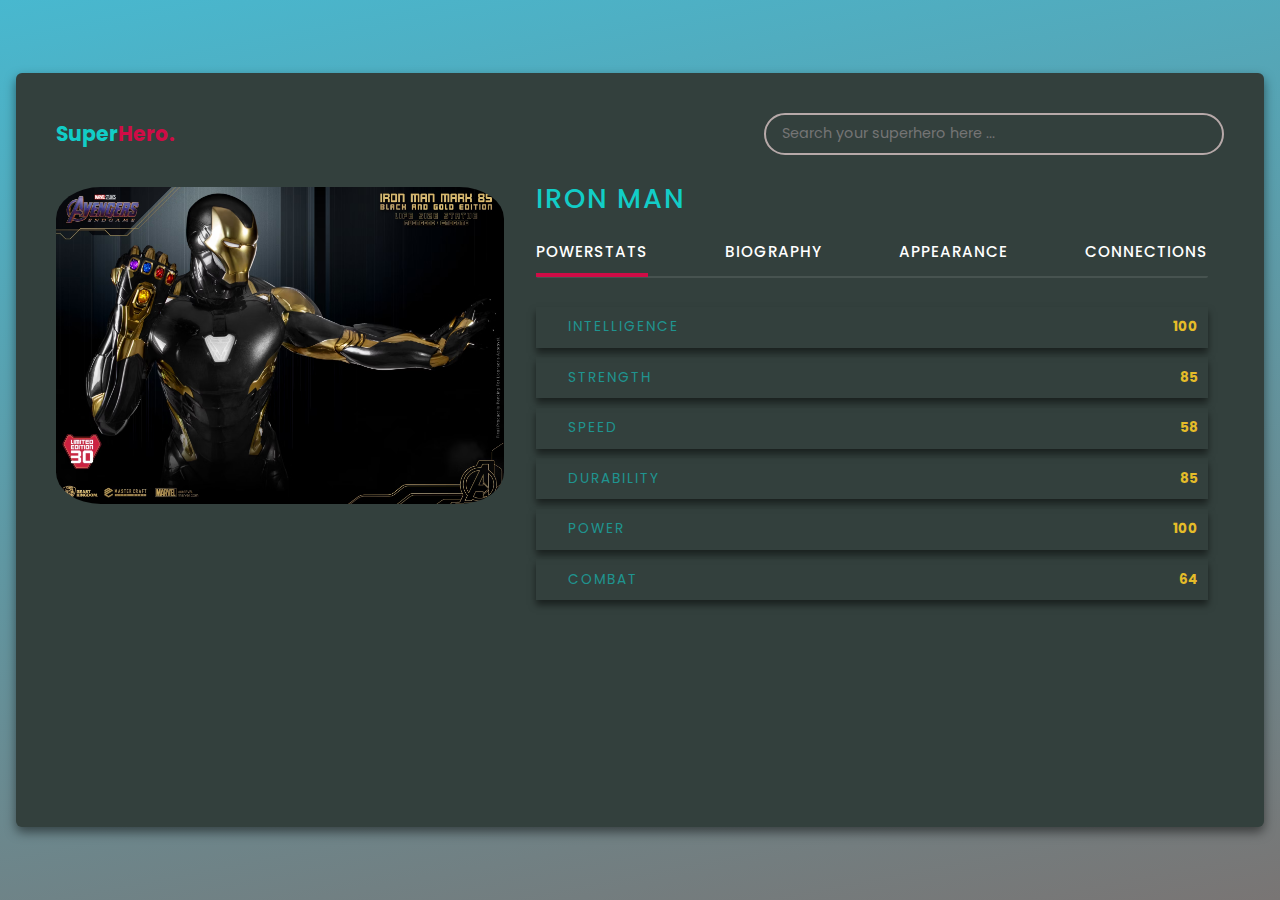
==== index.html @ 9eccd7a2 "Add files via upload" ====
<!DOCTYPE html>
<html lang="en">
<head>
    <meta charset="UTF-8">
    <meta http-equiv="X-UA-Compatible" content="IE=edge">
    <meta name="viewport" content="width=device-width, initial-scale=1.0">
    <title>Find Your SuperHero</title>
    <link rel = "stylesheet" href = "hunter.css">
    <link rel="stylesheet" href="https://cdnjs.cloudflare.com/ajax/libs/font-awesome/6.1.1/css/all.min.css" integrity="sha512-KfkfwYDsLkIlwQp6LFnl8zNdLGxu9YAA1QvwINks4PhcElQSvqcyVLLD9aMhXd13uQjoXtEKNosOWaZqXgel0g==" crossorigin="anonymous" referrerpolicy="no-referrer" />
</head>
<body>
    
    <div class = "main-wrapper">
        <div class = "app">
            <!-- app header -->
            <div class = "app-header">
                <h2 class = "app-header-title">Super<span>Hero.</span></h2>
                <form class = "app-header-search">
                    <input type = "text" class = "form-control" placeholder="Search your superhero here ..." name = "search">
                    <button type = "submit" class = "search-btn">
                        <i class = "fas fa-search"></i>
                    </button>
                    <div class = "search-list" id = "search-list">
                        <!-- <div class = "search-list-item">
                            <img src = "images/thumbnail-batman.jpg" alt = "">
                            <p>Batman</p>
                        </div> -->
                    </div>
                </form>
            </div>
            <!-- end of app header -->

            <div class = "app-body">
                <div class = "app-body-content">
                    <!-- app body thumbnail -->
                    <div class = "app-body-content-thumbnail">
                        <img src = "iron.jpg">
                    </div>
                    <!-- end of app body thumbnail -->
                    
                    <div class = "app-body-content-list">
                        <div class = "name">Iron Man</div>

                        <!-- tabs head -->
                        <div class = "app-body-tabs-head">
                            <button type = "button" class = "tab-head-single" data-id = "1">
                                <span>powerstats</span>
                            </button>
                            <button type = "button" class = "tab-head-single" data-id = "2">
                                <span>biography</span>
                            </button>
                            <button type = "button" class = "tab-head-single" data-id = "3">
                                <span>appearance</span>
                            </button>
                            <button type = "button" class = "tab-head-single" data-id = "4">
                                <span>connections</span>
                            </button>
                        </div>
                        <!-- end of tabs head -->

                        <!-- tabs body -->
                        <div class = "app-body-tabs-body">
                            <!-- powerstats tab -->
                            <ul class = "tab-body-single powerstats">
                                <li>
                                    <div>
                                        <i class = "fa-solid fa-shield-halved"></i>
                                        <span>intelligence</span>
                                    </div>
                                    <span>100</span>
                                </li>
                                <li>
                                    <div>
                                        <i class = "fa-solid fa-shield-halved"></i>
                                        <span>strength</span>
                                    </div>
                                    <span>85</span>
                                </li>
                                <li>
                                    <div>
                                        <i class = "fa-solid fa-shield-halved"></i>
                                        <span>speed</span>
                                    </div>
                                    <span>58</span>
                                </li>
                                <li>
                                    <div>
                                        <i class = "fa-solid fa-shield-halved"></i>
                                        <span>durability</span>
                                    </div>
                                    <span>85</span>
                                </li>
                                <li>
                                    <div>
                                        <i class = "fa-solid fa-shield-halved"></i>
                                        <span>power</span>
                                    </div>
                                    <span>100</span>
                                </li>
                                <li>
                                    <div>
                                        <i class = "fa-solid fa-shield-halved"></i>
                                        <span>combat</span>
                                    </div>
                                    <span>64</span>
                                </li>
                            </ul>
                            <!-- end of powerstats tab -->

                            <!-- biography tab -->
                            <ul class = "tab-body-single biography">
                                <li>
                                    <span>full name</span>
                                    <span>Robert Downey Jr.</span>
                                </li>
                                <li>
                                    <span>alert-egos</span>
                                    <span>no alter egos found.</span>
                                </li>
                                <li>
                                    <span>aliases</span>
                                    <span>Iron Knight,Hogan Potts,Spare Parts Man,Cobalt Man II,Crimson Dynamo,Ironman</span>
                                </li>
                                <li>
                                    <span>place-of-birth</span>
                                    <span>Long Island, New York</span>
                                </li>
                                <li>
                                    <span>first-apperance</span>
                                    <span>First-Apperance Tales Of Suspence #39 (March, 1963)</span>
                                </li>
                                <li>
                                    <span>publisher</span>
                                    <span>Publisher Marvel Comics</span>
                                </li>
                            </ul>
                            <!-- end of biography tab -->

                            <!-- appearance -->
                            <ul class = "tab-body-single appearance">
                                <li>
                                    <span>
                                        <i class = "fas fa-star"></i> gender
                                    </span>
                                    <span>Male</span>
                                </li>
                                <li>
                                    <span>
                                        <i class = "fas fa-star"></i> race
                                    </span>
                                    <span>human</span>
                                </li>
                                <li>
                                    <span>
                                        <i class = "fas fa-star"></i> height
                                    </span>
                                    <span>6'6''</span>
                                </li>
                                <li>
                                    <span>
                                        <i class = "fas fa-star"></i> weight
                                    </span>
                                    <span>425 lb</span>
                                </li>
                                <li>
                                    <span>
                                        <i class = "fas fa-star"></i> eye-color
                                    </span>
                                    <span>blue</span>
                                </li>
                                <li>
                                    <span>
                                        <i class = "fas fa-star"></i> hair-color
                                    </span>
                                    <span>black</span>
                                </li>
                            </ul>
                            <!-- end of appearance -->

                            <!-- connections -->
                            <ul class = "tab-body-single connections">
                                <li>
                                    <span>group--affiliation</span>
                                    <span>Avengers, Illuminati, Stark Resilient; formerly S.H.I.E.L.D., leader of Stark Enterprises, the Pro-Registration Superhero Unit, New Avengers, Mighty Avengers, Hellfire Club, Force Works, Avengers West Coast, United States Department of Defense.
                                        RELATIVES</span>
                                </li>
                                <li>
                                    <span>relatives</span>
                                    <span>Howard Anthony Stark (father, deceased), Maria Stark (mother, deceased), Morgan Stark (cousin), Isaac Stark (ancestor)</span>
                                </li>
                            </ul>
                            <!-- end of connections -->
                        </div>
                        <!-- end of tabs body -->
                    </div>
                </div>
            </div>
        </div>
    </div>
    

    <script src = "hunter.js"></script>
</body>
</html>
---- hunter.css ----
@import url('https://fonts.googleapis.com/css2?family=Poppins:ital,wght@0,200;0,300;0,400;0,500;0,600;0,700;0,800;0,900;1,200;1,400;1,500;1,600;1,700;1,800&display=swap');

:root{
    --poppins-font: 'Poppins', sans-serif;
    --dark-color: #33403d;
    --red-color: #cf0c46;
    --light-color: #9c9895;
    --grey-color: #b7a9a9;
    --yellow-color: #e5bc29;
}
*{
    padding: 0;
    margin: 0;
    -webkit-box-sizing: border-box;
            box-sizing: border-box;
}
html{
    font-size: 8px;
}
body{
    font-size: 1.7rem;
    min-height: 100vh;
    background: var(--red-color);
    background: -o-linear-gradient(281deg, #cb1f1f 0%, #18b2ba 100%);
    background: linear-gradient(169deg, #48b8cf 0%, #797574 100%);
    line-height: 1.6;
    font-family: var(--poppins-font);
    display: -webkit-box;
    display: -ms-flexbox;
    display: flex;
    -webkit-box-align: center;
        -ms-flex-align: center;
            align-items: center;
    -webkit-box-pack: stretch;
        -ms-flex-pack: stretch;
            justify-content: stretch;
}
button, input{
    font-family: inherit;
    font-size: 1.8rem;
    outline: 0;
    border: none;
    background-color: transparent;
}
li{
    list-style-type: none;
}
img{
    width: 100%;
    display: block;
    border-radius: 10%;
}
.main-wrapper{
    max-width: 1280px;
    width: 100%;
    margin: 0 auto;
}
.app{
    background-color: var(--dark-color);
    margin: 2rem;
    padding: 5rem;
    border-radius: 6px;
    color: #12cdc7;
    -webkit-box-shadow: 0px 5px 11px 0px rgba(0, 0, 0, 0.5);
            box-shadow: 0px 5px 11px 0px rgba(0, 0, 0, 0.5);
}
.app-header{
    display: -webkit-box;
    display: -ms-flexbox;
    display: flex;
    -webkit-box-align: center;
        -ms-flex-align: center;
            align-items: center;
    -webkit-box-pack: justify;
        -ms-flex-pack: justify;
            justify-content: space-between;
}
.app-header-title span{
    color: var(--red-color);
}
.app-header-search{
    border: 2px solid var(--grey-color);
    border-radius: 3rem;
    padding: 1rem 2rem;
    position: relative;
}
.app-header-search .form-control{
    min-width: 420px;
    color: #ffffff;
}
.app-header-search .search-btn{
    color: var(--grey-color);
    font-size: 2.3rem;
    cursor: pointer;
}

/* search list */
.search-list{
    z-index: 10;
    position: absolute;
    top: calc(100% + 1rem);
    left: 0;
    background-color: var(--light-color);
    width: 100%;
    max-height: 400px;
    overflow-y: scroll;
}
.search-list::-webkit-scrollbar{
    width: 7px;
}
.search-list::-webkit-scrollbar-track{
    -webkit-box-shadow: inset 0 0 6px rgba(0, 0, 0, 0.3);
            box-shadow: inset 0 0 6px rgba(0, 0, 0, 0.3);
}
.search-list::-webkit-scrollbar-thumb{
    background-color: var(--red-color);
    border-radius: 5px;
}
.search-list-item{
    display: -webkit-box;
    display: -ms-flexbox;
    display: flex;
    -webkit-box-align: center;
        -ms-flex-align: center;
            align-items: center;
    background-color: var(--dark-color);
    padding: 0.4rem 0;
}
.search-list-item img{
    width: 50px;
    margin-right: 2rem;
}
.search-list-item p{
    font-weight: 700;
    cursor: pointer;
}

/* app body */
.app-body{
    margin-top: 4rem;
    height: 600px;
    overflow-y: scroll;
}
.app-body::-webkit-scrollbar{
    width: 7px;
}
.app-body::-webkit-scrollbar-track{
    -webkit-box-shadow: inset 0 0 6px rgba(0, 0, 0, 0.3);
            box-shadow: inset 0 0 6px rgba(0, 0, 0, 0.3);
}
.app-body::-webkit-scrollbar-thumb{
    background-color: var(--red-color);
    border-radius: 10px;
}

/* app body tabs heads */
.app-body-tabs-head{
    display: -webkit-box;
    display: -ms-flexbox;
    display: flex;
    -webkit-box-align: center;
        -ms-flex-align: center;
            align-items: center;
    -webkit-box-pack: justify;
        -ms-flex-pack: justify;
            justify-content: space-between;
    border-bottom: 2px solid rgba(255, 255, 255, 0.1);
    border-radius: 2px;
    padding-bottom: 1.6rem;
    margin: 2.4rem 0;
}
.tab-head-single{
    text-transform: uppercase;
    letter-spacing: 1px;
    position: relative;
    font-weight: 500;
    font-size: 1.9rem;
    color: #fff;
    cursor: pointer;
    -webkit-transition: all 300ms ease-in-out;
    -o-transition: all 300ms ease-in-out;
    transition: all 300ms ease-in-out;
}
.tab-head-single:hover{
    opacity: 0.9;
}
.tab-head-single.active-tab::after{
    content: "";
    position: absolute;
    left: 0;
    bottom: -1.7rem;
    width: 100%;
    height: 4px;
    background-color: var(--red-color);
}

/* app body content */
.app-body-content{
    display: grid;
    grid-template-columns: 2fr 3fr;
    -webkit-column-gap: 4rem;
       -moz-column-gap: 4rem;
            column-gap: 4rem;
    margin-right: 2rem;
}
.app-body-content-thumbnail{
    width: 100%;
    border-radius: 6px;
    overflow: hidden;
}
.app-body-content-list .name{
    text-transform: uppercase;
    letter-spacing: 2px;
    font-size: 3.4rem;
    font-weight: 500;
    margin-top: -1.2rem;
}
.app-body-tabs-body{
    margin-top: 3.6rem;
}

/* powerstats */
.powerstats{
    display: none;
}
.powerstats li{
    display: -webkit-box;
    display: -ms-flexbox;
    display: flex;
    -webkit-box-pack: justify;
        -ms-flex-pack: justify;
            justify-content: space-between;
    margin: 1.2rem auto;
    padding: 1.2rem;
    -webkit-box-shadow: 0 5px 7px 0 rgba(0, 0, 0, 0.5);
            box-shadow: 0 5px 7px 0 rgba(0, 0, 0, 0.5);
}
.powerstats li div i{
    color: var(--red-color);
}
.powerstats li div span{
    text-transform: uppercase;
    letter-spacing: 2px;
    border-radius: 7px;
    padding: 0 1.2rem;
    margin: 0 1.6rem;
    opacity: 0.6;
    font-size: 1.7rem;
}
.powerstats li > span{
    color: var(--yellow-color);
    font-weight: 700;
}
/* biography */
.biography{
    display: none;
}
.biography li{
    margin: 3.4rem 0;
}
.biography li span{
    text-transform: capitalize;
    font-weight: 600;
    font-size: 1.9rem;
}
.biography li span:first-child{
    font-weight: 600;
    color: var(--grey-color);
    margin-right: 1rem;
}
.biography li span:last-child{
    font-weight: 300;
}

/* appearance */
.appearance{
    display: none;
}
.appearance li{
    margin: 3.2rem 0;
    display: -webkit-box;
    display: -ms-flexbox;
    display: flex;
    -webkit-box-align: center;
        -ms-flex-align: center;
            align-items: center;
    -webkit-box-pack: justify;
        -ms-flex-pack: justify;
            justify-content: space-between;
}
.appearance li span:first-child i{
    color: var(--yellow-color);
    margin-right: 1.4rem;
}
.appearance li span:first-child{
    text-transform: capitalize;
    font-weight: 600;
    text-transform: uppercase;
    letter-spacing: 2px;
    margin-right: 4rem;
}
.appearance li span:last-child{
    font-weight: 600;
    text-transform: capitalize;
    background-color: var(--red-color);
    border-radius: 2rem;
    padding: 0 1rem;
    text-align: right;
}

/* connections */
.connections{
    display: none;
}
.connections li span:first-child{
    display: block;
    text-transform: uppercase;
    font-weight: 600;
    color: var(--grey-color);
    margin: 1.6rem 0 1.6rem 4rem;
    position: relative;
    font-weight: 700;
    font-size: 2rem;
    letter-spacing: 2px;
    margin-top: 3.6rem;
}
.connections li span:first-child::before{
    content: "";
    position: absolute;
    top: 50%;
    -webkit-transform: translateY(-50%);
        -ms-transform: translateY(-50%);
            transform: translateY(-50%);
    left: -40px;
    height: 3px;
    width: 30px;
    background-color: var(--yellow-color);
}
.connections li span:last-child{
    letter-spacing: 1px;
    line-height: 1.9;
}

@media screen and (max-width: 1200px){
    .app-body-content{
        grid-template-columns: 1fr 3fr;
        -webkit-box-align: center;
            -ms-flex-align: center;
                align-items: center;
    }
    .tab-head-single{
        margin: 1.5rem 0;
    }
}

@media screen and (max-width: 1000px){
    .app-body-content-list .name{
        text-align: center;
        margin-top: 1.8rem;
    }
    .app-body-content{
        grid-template-columns: 1fr;
        row-gap: 4rem;
        max-width: 680px;
        margin-right: auto;
        margin-left: auto;
    }
    .app-body-content-thumbnail{
        max-width: 400px;
        margin: 0 auto;
    }
}

@media screen and (max-width: 992px){
    .app-header{
        -webkit-box-orient: vertical;
        -webkit-box-direction: normal;
            -ms-flex-direction: column;
                flex-direction: column;
    }
    .app-header-search{
        margin-top: 2.8rem;
    }
}

@media screen and (max-width: 768px){
    .app-body-tabs-head{
        -webkit-box-orient: vertical;
        -webkit-box-direction: normal;
            -ms-flex-direction: column;
                flex-direction: column;
    }
    .app-header-search{
        display: -webkit-box;
        display: -ms-flexbox;
        display: flex;
    }
    .app-header-search .form-control{
        min-width: auto;
        color: #26aab6;
    }
    .app-header-search .search-btn{
        padding-left: 2rem;
    }
    .app-body-tabs-body{
        margin-right: 3rem;
    }
}

/* show-tab */
.show-tab{
    display: block;
}
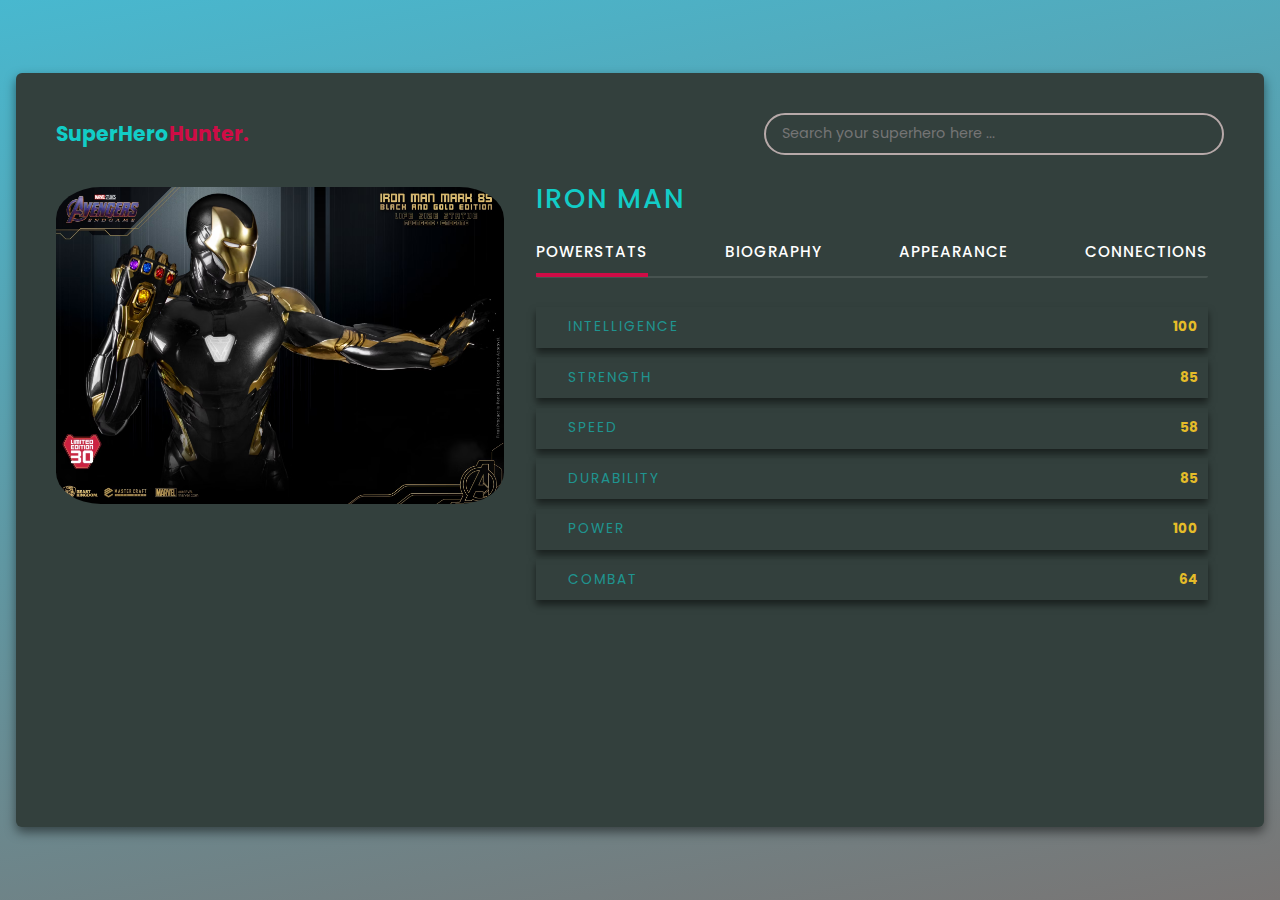
==== commit 0ac050da: "Add files via upload" ====
--- a/index.html
+++ b/index.html
@@ -4,7 +4,7 @@
     <meta charset="UTF-8">
     <meta http-equiv="X-UA-Compatible" content="IE=edge">
     <meta name="viewport" content="width=device-width, initial-scale=1.0">
-    <title>Find Your SuperHero</title>
+    <title>SuperHero Hunter</title>
     <link rel = "stylesheet" href = "hunter.css">
     <link rel="stylesheet" href="https://cdnjs.cloudflare.com/ajax/libs/font-awesome/6.1.1/css/all.min.css" integrity="sha512-KfkfwYDsLkIlwQp6LFnl8zNdLGxu9YAA1QvwINks4PhcElQSvqcyVLLD9aMhXd13uQjoXtEKNosOWaZqXgel0g==" crossorigin="anonymous" referrerpolicy="no-referrer" />
 </head>
@@ -14,7 +14,7 @@
         <div class = "app">
             <!-- app header -->
             <div class = "app-header">
-                <h2 class = "app-header-title">Super<span>Hero.</span></h2>
+                <h2 class = "app-header-title">SuperHero<span>Hunter.</span></h2>
                 <form class = "app-header-search">
                     <input type = "text" class = "form-control" placeholder="Search your superhero here ..." name = "search">
                     <button type = "submit" class = "search-btn">
